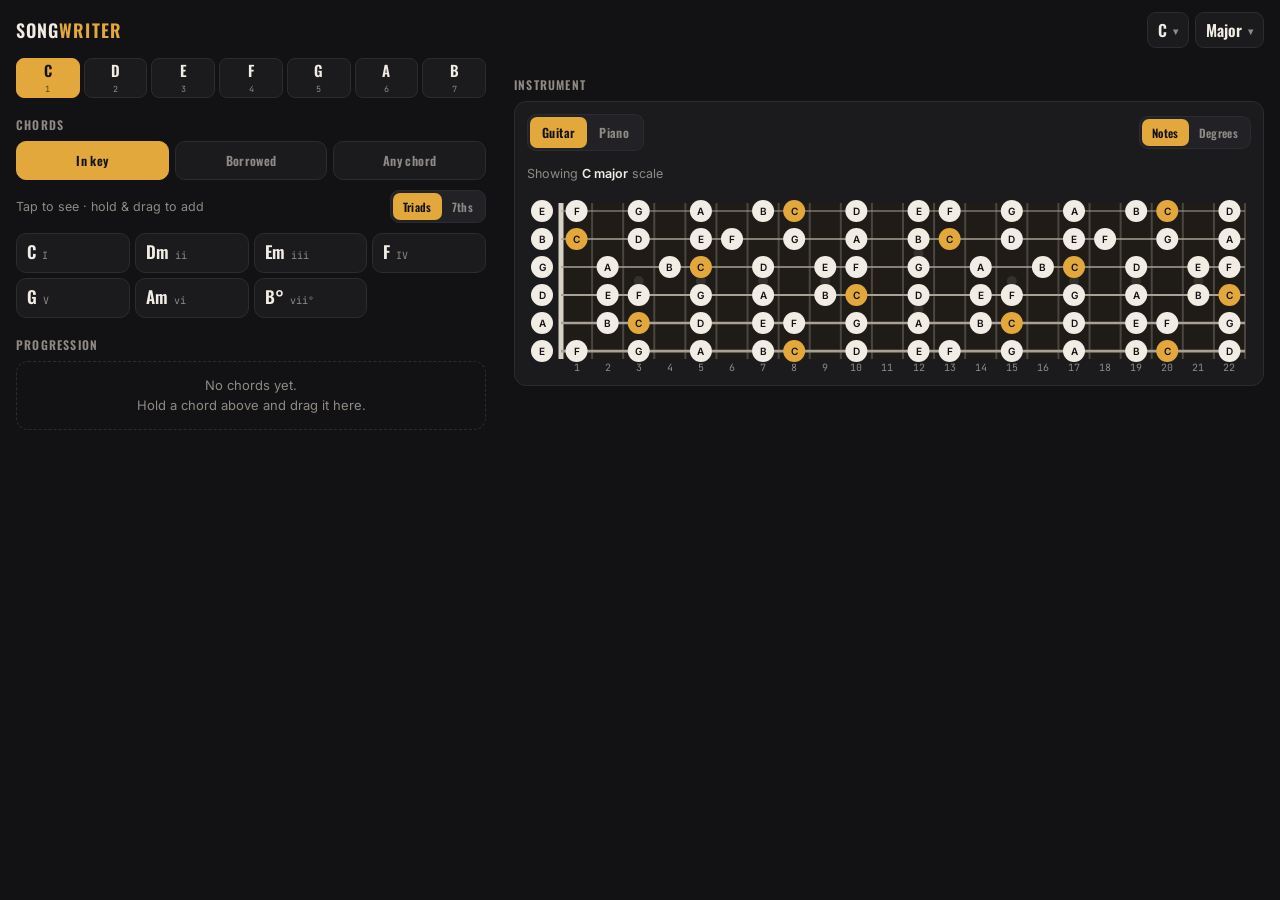
==== index.html @ 05d2da49 "Songwriter 0.1 Co-Authored-By: Claude Opus 5.5 <noreply@anthropic.com>" ====
<!doctype html>
<html lang="en">
<head>
  <meta charset="utf-8">
  <meta name="viewport" content="width=device-width, initial-scale=1">
  <meta name="theme-color" content="#121214">
  <title>Songwriter</title>
  <link rel="preconnect" href="https://fonts.googleapis.com">
  <link rel="preconnect" href="https://fonts.gstatic.com" crossorigin>
  <link rel="stylesheet" href="https://fonts.googleapis.com/css2?family=Oswald:wght@500;600;700&family=Inter:wght@400;500;600&family=JetBrains+Mono:wght@400;500&display=swap">
  <link rel="stylesheet" href="styles.css">
  <style>html, body { margin: 0; background: #121214; }</style>
</head>
<body>
  <div id="songwriter"></div>
  <script src="theory.js"></script>
  <script src="instruments.js"></script>
  <script src="app.js"></script>
  <script>SW.app.mount(document.getElementById('songwriter'));</script>
</body>
</html>
---- styles.css ----
/* Songwriter styles. Every class starts with "sw-" so nothing clashes with the Setlist app.
   Colors and fonts match the Setlist app. */

.sw-app {
  --sw-bg: #121214;
  --sw-surface: #1b1b1e;
  --sw-raised: #222226;
  --sw-line: #2c2c30;
  --sw-text: #f1ede4;
  --sw-dim: #8f8a83;
  --sw-gold: #e3a83b;
  --sw-gold-soft: rgba(227, 168, 59, 0.1);
  --sw-wood: #1f1b17;
  --sw-display: 'Oswald', 'Arial Narrow', sans-serif;
  --sw-body: 'Inter', -apple-system, system-ui, sans-serif;
  --sw-mono: 'JetBrains Mono', ui-monospace, Menlo, monospace;

  background: var(--sw-bg);
  color: var(--sw-text);
  font-family: var(--sw-body);
  min-height: 100%;
  -webkit-tap-highlight-color: transparent;
  -webkit-user-select: none;
  user-select: none;
  -webkit-touch-callout: none;
}
.sw-app *, .sw-app *::before, .sw-app *::after { box-sizing: border-box; }
/* Low-priority reset (:where adds no weight), so the sw- classes below always win. */
:where(.sw-app) button {
  font: inherit; color: inherit; background: none; border: 0; padding: 0; margin: 0; cursor: pointer;
}

/* ---------- Layout ---------- */
.sw-page { padding: 0 16px 40px; max-width: 1400px; margin: 0 auto; }
.sw-hdr {
  position: sticky; top: 0; z-index: 10; background: var(--sw-bg);
  display: flex; justify-content: space-between; align-items: center; gap: 10px;
  padding: 12px 0 10px;
}
.sw-logo { font-family: var(--sw-display); font-weight: 600; font-size: 18px; letter-spacing: 0.06em; text-transform: uppercase; }
.sw-logo b { color: var(--sw-gold); font-weight: 600; }
.sw-picks { display: flex; gap: 6px; }
.sw-pick {
  background: var(--sw-surface); border: 1px solid var(--sw-line); border-radius: 9px;
  min-height: 36px; padding: 4px 10px; display: flex; align-items: center; gap: 6px;
  font-family: var(--sw-display); font-weight: 600; font-size: 16px;
}
.sw-pick span { color: var(--sw-dim); font-size: 10px; }
.sw-label {
  font-family: var(--sw-display); font-weight: 600; font-size: 12px; letter-spacing: 0.1em; text-transform: uppercase;
  color: var(--sw-dim); margin: 16px 0 7px; display: flex; justify-content: space-between; align-items: center; min-height: 20px;
}
.sw-label button { color: var(--sw-gold); font-family: var(--sw-display); font-weight: 600; letter-spacing: 0.1em; text-transform: uppercase; font-size: 12px; padding: 4px 0 4px 12px; }

/* ---------- Notes strip ---------- */
.sw-notes { display: flex; gap: 4px; }
.sw-note {
  flex: 1; min-width: 0; text-align: center; background: var(--sw-surface); border: 1px solid var(--sw-line);
  border-radius: 8px; padding: 4px 0 3px; line-height: 1;
}
.sw-note b { display: block; font-family: var(--sw-display); font-weight: 600; font-size: 15px; }
.sw-note i { font-style: normal; font-family: var(--sw-mono); font-size: 8.5px; color: var(--sw-dim); }
.sw-note.sw-root { background: var(--sw-gold); border-color: var(--sw-gold); color: var(--sw-bg); }
.sw-note.sw-root i { color: #5a4316; }

/* ---------- Tabs & toggles ---------- */
.sw-tabs { display: flex; gap: 6px; margin-bottom: 10px; }
.sw-tab {
  flex: 1; text-align: center; background: var(--sw-surface); border: 1px solid var(--sw-line); border-radius: 10px;
  padding: 9px 4px; font-family: var(--sw-display); font-weight: 600; font-size: 12.5px; letter-spacing: 0.03em; color: var(--sw-dim);
}
.sw-tab.sw-on { background: var(--sw-gold); border-color: var(--sw-gold); color: var(--sw-bg); }
.sw-row { display: flex; justify-content: space-between; align-items: center; gap: 8px; }
.sw-seg { display: flex; background: var(--sw-raised); border: 1px solid var(--sw-line); border-radius: 9px; padding: 2px; flex-shrink: 0; }
.sw-seg button {
  padding: 6px 12px; border-radius: 7px; font-family: var(--sw-display); font-weight: 600; font-size: 12.5px; letter-spacing: 0.03em; color: var(--sw-dim);
}
.sw-seg button.sw-on { background: var(--sw-gold); color: var(--sw-bg); }
.sw-seg.sw-sm button { padding: 5px 10px; font-size: 11.5px; }
.sw-hint { font-size: 12.5px; color: var(--sw-dim); }
.sw-hint.sw-gold { color: var(--sw-gold); }
.sw-chords-head { margin-bottom: 10px; min-height: 30px; }
.sw-footnote { font-size: 12px; color: var(--sw-dim); margin-top: 8px; }

/* ---------- Chord cards & progression chips ---------- */
.sw-chords { position: relative; }
.sw-grid { display: grid; grid-template-columns: repeat(4, minmax(0, 1fr)); gap: 5px; }
.sw-grid.sw-3col { grid-template-columns: repeat(3, minmax(0, 1fr)); }
.sw-card, .sw-chip {
  display: flex; align-items: baseline; gap: 6px; white-space: nowrap; overflow: hidden;
  background: var(--sw-surface); border: 1px solid var(--sw-line); border-radius: 10px;
  touch-action: manipulation;
}
.sw-card { min-height: 40px; padding: 8px 10px; text-align: left; width: 100%; }
.sw-card b, .sw-chip b { font-family: var(--sw-display); font-weight: 600; font-size: 17px; line-height: 1.15; }
.sw-card i, .sw-chip i { font-style: normal; font-family: var(--sw-mono); font-size: 10px; color: var(--sw-dim); }
.sw-3col .sw-card b { font-size: 16px; }
.sw-card.sw-sel, .sw-chip.sw-sel { border-color: var(--sw-gold); background: var(--sw-gold-soft); }
.sw-lift { opacity: 0.3; border-style: dashed !important; }

.sw-prog { display: flex; flex-wrap: wrap; gap: 5px; align-items: stretch; min-height: 40px; }
.sw-chip { min-height: 38px; padding: 7px 10px; align-items: baseline; }
.sw-empty {
  flex: 1; border: 1px dashed var(--sw-line); border-radius: 12px; padding: 14px; text-align: center;
  color: var(--sw-dim); font-size: 13px; line-height: 1.5;
}
.sw-ins { width: 3px; align-self: stretch; background: var(--sw-gold); border-radius: 2px; margin: 0 -1px; }

/* Shown over the Chords section while a progression chip is dragged. */
.sw-remove {
  display: none; position: absolute; inset: -6px; z-index: 3;
  border: 2px dashed var(--sw-dim); border-radius: 14px; background: rgba(18, 18, 20, 0.82);
  align-items: center; justify-content: center; text-align: center; padding: 10px;
  font-family: var(--sw-display); font-weight: 600; font-size: 15px; letter-spacing: 0.05em; text-transform: uppercase;
}
.sw-removing .sw-remove { display: flex; }
.sw-removing.sw-over .sw-remove { border-color: var(--sw-text); background: rgba(18, 18, 20, 0.92); }

.sw-ghost {
  position: fixed; z-index: 50; pointer-events: none; left: 0; top: 0;
  display: flex; align-items: baseline; gap: 6px; white-space: nowrap;
  background: var(--sw-raised); border: 1px solid var(--sw-gold); border-radius: 10px; padding: 8px 12px;
  box-shadow: 0 10px 24px rgba(0, 0, 0, 0.6);
}
.sw-ghost b { font-family: var(--sw-display); font-weight: 600; font-size: 18px; }
.sw-ghost i { font-style: normal; font-family: var(--sw-mono); font-size: 10px; color: var(--sw-dim); }
.sw-dragging, .sw-dragging * { cursor: grabbing !important; }

/* ---------- Any chord ---------- */
.sw-sub { font-family: var(--sw-mono); font-size: 9.5px; letter-spacing: 0.1em; text-transform: uppercase; color: var(--sw-dim); margin: 10px 0 6px; }
.sw-sub:first-child { margin-top: 0; }
.sw-roots { display: grid; grid-template-columns: repeat(6, minmax(0, 1fr)); gap: 5px; }
.sw-roots button {
  background: var(--sw-surface); border: 1px solid var(--sw-line); border-radius: 9px; min-height: 36px;
  font-family: var(--sw-display); font-weight: 600; font-size: 15px;
}
.sw-types { display: flex; flex-wrap: wrap; gap: 5px; }
.sw-types button {
  background: var(--sw-surface); border: 1px solid var(--sw-line); border-radius: 9px; min-height: 34px; padding: 5px 11px;
  font-size: 13px; font-weight: 500;
}
.sw-roots button.sw-on, .sw-types button.sw-on { background: var(--sw-gold); border-color: var(--sw-gold); color: var(--sw-bg); font-weight: 600; }
.sw-result { margin-top: 10px; width: 100%; padding: 10px 12px; border-color: var(--sw-gold); }
.sw-result b { font-size: 20px; }
.sw-result span { margin-left: auto; font-size: 11.5px; color: var(--sw-dim); font-family: var(--sw-body); }

/* ---------- Instrument ---------- */
.sw-panel { background: var(--sw-surface); border: 1px solid var(--sw-line); border-radius: 12px; padding: 12px; }
.sw-caption { font-size: 12.5px; color: var(--sw-dim); margin: 10px 0 8px; display: flex; justify-content: space-between; align-items: center; min-height: 24px; }
.sw-caption b { color: var(--sw-text); font-weight: 600; }
.sw-caption button { color: var(--sw-gold); font-weight: 500; font-size: 12.5px; padding: 4px 0 4px 10px; }
.sw-scroll { overflow-x: auto; overflow-y: hidden; -webkit-overflow-scrolling: touch; scrollbar-width: none; border-radius: 8px; }
.sw-scroll::-webkit-scrollbar { display: none; }
.sw-scroll svg { display: block; }
.sw-turn { font-size: 11.5px; color: var(--sw-dim); text-align: center; margin-top: 8px; }

.sw-fb-wood { fill: var(--sw-wood); }
.sw-fb-inlay { fill: #34302b; }
.sw-fb-fret { stroke: #4a463f; stroke-width: 2; }
.sw-fb-nut { stroke: #d8d2c4; stroke-width: 5; }
.sw-fb-string { stroke: #a9a196; }
.sw-fb-num, .sw-key-octave { fill: var(--sw-dim); font-family: var(--sw-mono); font-size: 10px; text-anchor: middle; }
.sw-key-octave { font-size: 9px; }
.sw-key-white { fill: #ece7dc; stroke: var(--sw-bg); }
.sw-key-black { fill: #26252a; stroke: var(--sw-bg); }
.sw-dot-root { fill: var(--sw-gold); }
.sw-dot-tone { fill: var(--sw-text); }
.sw-dot-tone.sw-on-white { stroke: var(--sw-bg); stroke-width: 1.5; }
.sw-dot-txt { fill: var(--sw-bg); font-family: var(--sw-body); font-weight: 600; font-size: 10px; text-anchor: middle; }
.sw-plain-txt { fill: var(--sw-dim); font-family: var(--sw-body); font-weight: 500; font-size: 10px; text-anchor: middle; }
.sw-plain-txt.sw-on-white { fill: #8a847a; }
.sw-plain-bg { fill: var(--sw-wood); }
.sw-plain-bg-open { fill: var(--sw-bg); }

/* ---------- Bottom sheets (key & scale pickers) ---------- */
.sw-dimmer { position: fixed; inset: 0; z-index: 40; background: rgba(0, 0, 0, 0.6); }
.sw-sheet {
  position: fixed; left: 0; right: 0; bottom: 0; z-index: 41; max-height: 88vh; overflow-y: auto;
  max-width: 520px; margin: 0 auto;
  background: var(--sw-raised); border-top: 1px solid var(--sw-line); border-radius: 18px 18px 0 0;
  padding: 10px 16px calc(24px + env(safe-area-inset-bottom));
}
.sw-grab { width: 38px; height: 4px; background: #45434a; border-radius: 2px; margin: 0 auto 14px; }
.sw-sheet-title {
  font-family: var(--sw-display); font-weight: 600; font-size: 18px; letter-spacing: 0.04em; text-transform: uppercase;
  margin-bottom: 12px; display: flex; justify-content: space-between; align-items: baseline;
}
.sw-sheet-title small { font-family: var(--sw-body); font-weight: 400; font-size: 12px; color: var(--sw-dim); text-transform: none; letter-spacing: 0; }
.sw-keys { display: grid; grid-template-columns: repeat(4, 1fr); gap: 7px; }
.sw-keys button {
  background: var(--sw-surface); border: 1px solid var(--sw-line); border-radius: 10px; min-height: 48px;
  font-family: var(--sw-display); font-weight: 600; font-size: 19px;
}
.sw-keys button.sw-on { background: var(--sw-gold); border-color: var(--sw-gold); color: var(--sw-bg); }
.sw-swap { margin-top: 12px; font-size: 12.5px; color: var(--sw-dim); text-align: center; }
.sw-swap button { color: var(--sw-gold); font-weight: 500; padding: 6px; }
.sw-scales { display: flex; flex-wrap: wrap; gap: 6px; }
.sw-scales button { background: var(--sw-surface); border: 1px solid var(--sw-line); border-radius: 10px; min-height: 42px; padding: 8px 13px; font-size: 14px; font-weight: 500; }
.sw-scales button.sw-on { background: var(--sw-gold); border-color: var(--sw-gold); color: var(--sw-bg); font-weight: 600; }

/* ---------- Laptop: instrument on the right ---------- */
.sw-desk .sw-cols { display: grid; grid-template-columns: minmax(380px, 470px) minmax(0, 1fr); gap: 28px; align-items: start; }
.sw-desk .sw-side { position: sticky; top: 58px; }

/* ---------- Phone turned sideways ---------- */
.sw-land .sw-page { padding: 8px 16px 12px; }
.sw-land .sw-hdr { position: static; padding: 0 0 8px; }
.sw-land .sw-prog { margin-bottom: 10px; min-height: 0; }
.sw-land .sw-chip { min-height: 34px; padding: 5px 10px; }
.sw-land .sw-chip b { font-size: 15px; }
.sw-empty.sw-over { border-color: var(--sw-gold); color: var(--sw-text); }
.sw-keepcase { text-transform: none; }
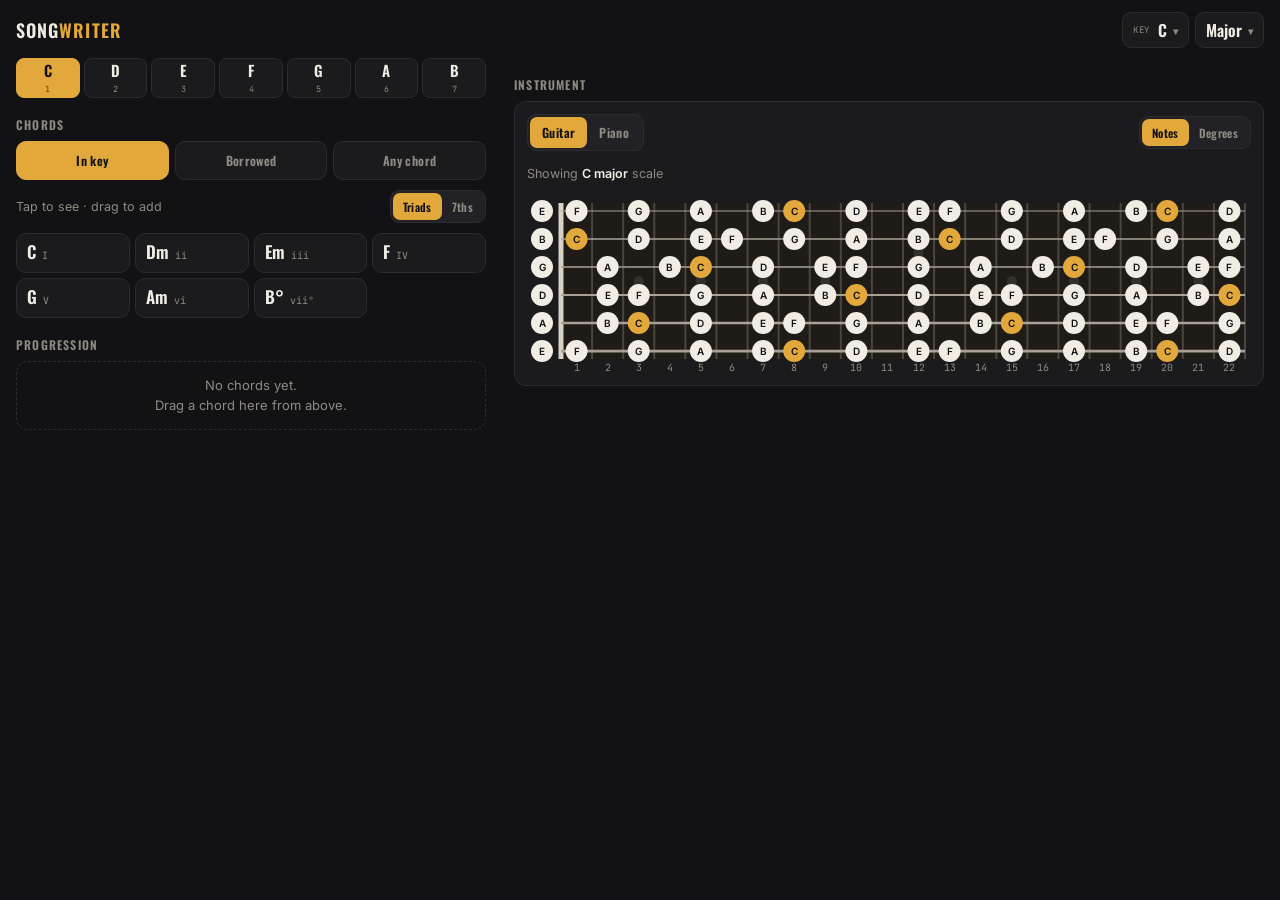
==== commit 4a0811f6: "Songwriter 0.3: auto-update and offline Co-Authored-By: Claude Opus 5.5 <noreply@anthropic.com>" ====
--- a/index.html
+++ b/index.html
@@ -16,6 +16,33 @@
   <script src="theory.js"></script>
   <script src="instruments.js"></script>
   <script src="app.js"></script>
-  <script>SW.app.mount(document.getElementById('songwriter'));</script>
+  <script>
+    var app = SW.app.mount(document.getElementById('songwriter'));
+
+    // Automatic updates, the same way the Setlist app does it: check for a new version every
+    // minute and whenever the app is reopened; when one arrives, refresh (keeping your work).
+    (function () {
+      if (!('serviceWorker' in navigator) || location.protocol === 'file:') return;
+      var CHECK_EVERY_MS = 60000;
+      var hadVersion = !!navigator.serviceWorker.controller;   // first visit: nothing to refresh
+      var reloading = false;
+      navigator.serviceWorker.addEventListener('controllerchange', function () {
+        if (!hadVersion || reloading) return;
+        reloading = true;
+        (function whenIdle() {
+          if (app.isBusy()) return setTimeout(whenIdle, 500);  // never mid-drag
+          app.saveSnapshot();
+          location.reload();
+        })();
+      });
+      navigator.serviceWorker.register('service-worker.js').then(function (reg) {
+        function check() { reg.update().catch(function () {}); }
+        setInterval(check, CHECK_EVERY_MS);
+        document.addEventListener('visibilitychange', function () {
+          if (document.visibilityState === 'visible') check();
+        });
+      }).catch(function () {});
+    })();
+  </script>
 </body>
 </html>
--- a/styles.css
+++ b/styles.css
@@ -46,6 +46,7 @@
   font-family: var(--sw-display); font-weight: 600; font-size: 16px;
 }
 .sw-pick span { color: var(--sw-dim); font-size: 10px; }
+.sw-pick small { font-family: var(--sw-mono); font-weight: 400; font-size: 9px; letter-spacing: 0.08em; text-transform: uppercase; color: var(--sw-dim); margin-right: 2px; }
 .sw-label {
   font-family: var(--sw-display); font-weight: 600; font-size: 12px; letter-spacing: 0.1em; text-transform: uppercase;
   color: var(--sw-dim); margin: 16px 0 7px; display: flex; justify-content: space-between; align-items: center; min-height: 20px;
@@ -89,7 +90,7 @@
 .sw-card, .sw-chip {
   display: flex; align-items: baseline; gap: 6px; white-space: nowrap; overflow: hidden;
   background: var(--sw-surface); border: 1px solid var(--sw-line); border-radius: 10px;
-  touch-action: manipulation;
+  touch-action: none;   /* chords can be dragged straight away, so swiping on them doesn't scroll */
 }
 .sw-card { min-height: 40px; padding: 8px 10px; text-align: left; width: 100%; }
 .sw-card b, .sw-chip b { font-family: var(--sw-display); font-weight: 600; font-size: 17px; line-height: 1.15; }
@@ -205,8 +206,12 @@
 /* ---------- Phone turned sideways ---------- */
 .sw-land .sw-page { padding: 8px 16px 12px; }
 .sw-land .sw-hdr { position: static; padding: 0 0 8px; }
-.sw-land .sw-prog { margin-bottom: 10px; min-height: 0; }
-.sw-land .sw-chip { min-height: 34px; padding: 5px 10px; }
-.sw-land .sw-chip b { font-size: 15px; }
+.sw-land-top { display: flex; align-items: flex-start; gap: 12px; margin-bottom: 10px; }
+.sw-land-top section { flex: 1; min-width: 0; }
+.sw-land .sw-prog { min-height: 0; gap: 6px; }
+.sw-land .sw-chip { min-height: 44px; padding: 8px 14px; }
+.sw-land .sw-chip b { font-size: 20px; }
+.sw-land .sw-chip i { font-size: 11px; }
+.sw-land .sw-empty { padding: 10px; }
 .sw-empty.sw-over { border-color: var(--sw-gold); color: var(--sw-text); }
 .sw-keepcase { text-transform: none; }
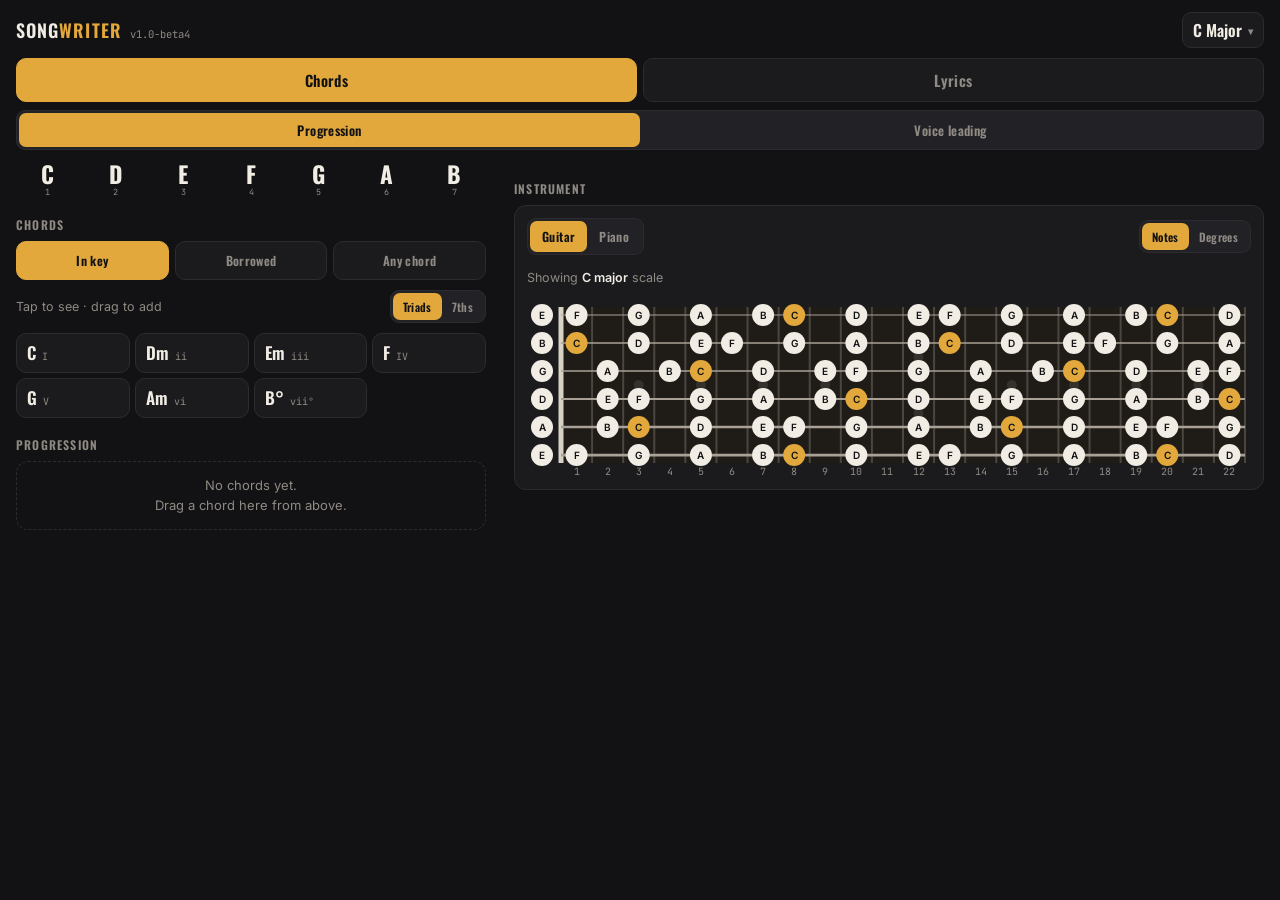
==== commit 939795c5: "1.0-beta4: Chords | Lyrics tabs, Find rhymes with Strictness slider Co-Authored-By: Claude Opus 5.5 " ====
--- a/index.html
+++ b/index.html
@@ -14,6 +14,7 @@
 <body>
   <div id="songwriter"></div>
   <script src="theory.js"></script>
+  <script src="rhymes.js"></script>
   <script src="instruments.js"></script>
   <script src="app.js"></script>
   <script>
--- a/styles.css
+++ b/styles.css
@@ -35,7 +35,7 @@
 .sw-hdr {
   position: sticky; top: 0; z-index: 10; background: var(--sw-bg);
   display: flex; justify-content: space-between; align-items: center; gap: 10px;
-  padding: 12px 0 10px;
+  padding: 12px 0 10px; min-height: 58px;   /* same height with or without the key picker */
 }
 .sw-logo { font-family: var(--sw-display); font-weight: 600; font-size: 18px; letter-spacing: 0.06em; text-transform: uppercase; }
 .sw-logo b { color: var(--sw-gold); font-weight: 600; }
@@ -46,7 +46,7 @@
   font-family: var(--sw-display); font-weight: 600; font-size: 16px;
 }
 .sw-pick span { color: var(--sw-dim); font-size: 10px; }
-.sw-pick small { font-family: var(--sw-mono); font-weight: 400; font-size: 9px; letter-spacing: 0.08em; text-transform: uppercase; color: var(--sw-dim); margin-right: 2px; }
+.sw-pick small { font-family: var(--sw-mono); font-weight: 400; font-size: 9px; letter-spacing: 0.08em; text-transform: uppercase; color: var(--sw-dim); margin-right: 3px; }
 .sw-label {
   font-family: var(--sw-display); font-weight: 600; font-size: 12px; letter-spacing: 0.1em; text-transform: uppercase;
   color: var(--sw-dim); margin: 16px 0 7px; display: flex; justify-content: space-between; align-items: center; min-height: 20px;
@@ -55,14 +55,11 @@
 
 /* ---------- Notes strip ---------- */
 .sw-notes { display: flex; gap: 4px; }
-.sw-note {
-  flex: 1; min-width: 0; text-align: center; background: var(--sw-surface); border: 1px solid var(--sw-line);
-  border-radius: 8px; padding: 4px 0 3px; line-height: 1;
-}
-.sw-note b { display: block; font-family: var(--sw-display); font-weight: 600; font-size: 15px; }
-.sw-note i { font-style: normal; font-family: var(--sw-mono); font-size: 8.5px; color: var(--sw-dim); }
-.sw-note.sw-root { background: var(--sw-gold); border-color: var(--sw-gold); color: var(--sw-bg); }
-.sw-note.sw-root i { color: #5a4316; }
+/* Plain bold text (no box, no gold) so the notes stand out but don't look like buttons. */
+/* Bigger letters, same 36px row height as before: tight line heights instead of padding. */
+.sw-note { flex: 1; min-width: 0; text-align: center; height: 36px; color: var(--sw-text); }
+.sw-note b { display: block; font-family: var(--sw-display); font-weight: 700; font-size: 23px; line-height: 25px; }
+.sw-note i { display: block; font-style: normal; font-family: var(--sw-mono); font-size: 8.5px; line-height: 11px; color: var(--sw-dim); }
 
 /* ---------- Tabs & toggles ---------- */
 .sw-tabs { display: flex; gap: 6px; margin-bottom: 10px; }
@@ -92,7 +89,8 @@
   background: var(--sw-surface); border: 1px solid var(--sw-line); border-radius: 10px;
   touch-action: none;   /* chords can be dragged straight away, so swiping on them doesn't scroll */
 }
-.sw-card { min-height: 40px; padding: 8px 10px; text-align: left; width: 100%; }
+.sw-card { min-height: 40px; padding: 8px 10px; text-align: left; width: 100%; flex-wrap: wrap; row-gap: 0; align-content: center; }
+/* A long numeral (♭IIImaj7) drops under the chord name instead of being cut off. */
 .sw-card b, .sw-chip b { font-family: var(--sw-display); font-weight: 600; font-size: 17px; line-height: 1.15; }
 .sw-card i, .sw-chip i { font-style: normal; font-family: var(--sw-mono); font-size: 10px; color: var(--sw-dim); }
 .sw-3col .sw-card b { font-size: 16px; }
@@ -174,19 +172,30 @@
 .sw-plain-bg-open { fill: var(--sw-bg); }
 
 /* ---------- Bottom sheets (key & scale pickers) ---------- */
-.sw-dimmer { position: fixed; inset: 0; z-index: 40; background: rgba(0, 0, 0, 0.6); }
+.sw-dimmer { position: fixed; inset: 0; z-index: 40; background: rgba(0, 0, 0, 0.6); touch-action: none; }
 .sw-sheet {
-  position: fixed; left: 0; right: 0; bottom: 0; z-index: 41; max-height: 88vh; overflow-y: auto;
+  position: fixed; left: 0; right: 0; bottom: 0; z-index: 41; max-height: 88vh; overflow-y: auto; overscroll-behavior: contain;
   max-width: 520px; margin: 0 auto;
   background: var(--sw-raised); border-top: 1px solid var(--sw-line); border-radius: 18px 18px 0 0;
   padding: 10px 16px calc(24px + env(safe-area-inset-bottom));
 }
+.sw-sheet-head { touch-action: none; margin: -10px -16px 0; padding: 10px 16px 0; cursor: grab; }   /* swipe down here to close */
 .sw-grab { width: 38px; height: 4px; background: #45434a; border-radius: 2px; margin: 0 auto 14px; }
 .sw-sheet-title {
   font-family: var(--sw-display); font-weight: 600; font-size: 18px; letter-spacing: 0.04em; text-transform: uppercase;
   margin-bottom: 12px; display: flex; justify-content: space-between; align-items: baseline;
 }
-.sw-sheet-title small { font-family: var(--sw-body); font-weight: 400; font-size: 12px; color: var(--sw-dim); text-transform: none; letter-spacing: 0; }
+.sw-sheet-title { align-items: center; margin-bottom: 4px; }
+.sw-sheet-title button {
+  font-family: var(--sw-display); font-weight: 600; font-size: 13px; letter-spacing: 0.05em; text-transform: uppercase;
+  background: var(--sw-gold); color: var(--sw-bg); border-radius: 9px; padding: 8px 16px;
+}
+.sw-sheet .sw-sub { margin-top: 14px; }
+.sw-sheet .sw-keys button { min-height: 44px; font-size: 18px; }
+.sw-sheet .sw-scales button { min-height: 38px; padding: 7px 12px; font-size: 13.5px; }
+/* Version next to the title, same look as the Setlist app's header version. */
+.sw-brand { display: flex; align-items: baseline; gap: 8px; }
+.sw-ver { font-family: var(--sw-mono); font-size: 10.5px; color: var(--sw-dim); }
 .sw-keys { display: grid; grid-template-columns: repeat(4, 1fr); gap: 7px; }
 .sw-keys button {
   background: var(--sw-surface); border: 1px solid var(--sw-line); border-radius: 10px; min-height: 48px;
@@ -215,3 +224,145 @@
 .sw-land .sw-empty { padding: 10px; }
 .sw-empty.sw-over { border-color: var(--sw-gold); color: var(--sw-text); }
 .sw-keepcase { text-transform: none; }
+
+/* ---------- Big tabs (Chords | Lyrics) and the Chords switch (Progression | Voice leading) ---------- */
+.sw-areatabs { margin-bottom: 8px; }
+.sw-areatabs .sw-tab { padding: 10px 4px; font-size: 15px; }
+.sw-seg.sw-wide { width: 100%; margin-bottom: 12px; }
+.sw-seg.sw-wide button { flex: 1; padding: 7px 6px; font-size: 13px; }
+
+/* ---------- Lyrics: Find rhymes ---------- */
+.sw-find { display: flex; gap: 6px; }
+.sw-input {
+  flex: 1; min-width: 0; min-height: 44px; padding: 0 12px; border-radius: 10px;
+  background: var(--sw-surface); border: 1px solid var(--sw-line); color: var(--sw-text);
+  font: 16px var(--sw-body);   /* 16px or more, or iPhones zoom in when you tap it */
+  -webkit-user-select: text; user-select: text; -webkit-appearance: none; appearance: none; outline: none;
+}
+.sw-input:focus { border-color: var(--sw-gold); }
+.sw-input::placeholder { color: var(--sw-dim); }
+.sw-findbtn {
+  min-height: 44px; padding: 0 18px; border-radius: 10px; background: var(--sw-gold); color: var(--sw-bg);
+  font-family: var(--sw-display); font-weight: 600; font-size: 15px; letter-spacing: 0.03em;
+}
+.sw-lyrics .sw-sub { margin-top: 18px; }
+.sw-soon { margin-top: 22px; border: 1px dashed var(--sw-line); border-radius: 12px; padding: 12px 14px; font-size: 13px; line-height: 1.45; color: var(--sw-dim); }
+.sw-soon b { color: var(--sw-text); font-weight: 500; }
+
+/* Word buttons (recent lookups and results) */
+.sw-words { display: flex; flex-wrap: wrap; gap: 6px; }
+.sw-wd {
+  min-height: 36px; padding: 6px 12px; border-radius: 9px; font-size: 15px;
+  background: var(--sw-surface); border: 1px solid var(--sw-line); color: var(--sw-text);
+}
+.sw-wd.sw-t-perfect { border-color: rgba(227, 168, 59, 0.6); }
+.sw-wd.sw-t-family { border-style: dashed; border-color: #5d5a62; }
+.sw-wd.sw-t-loose { color: var(--sw-dim); }
+
+/* ---------- Word sheet ---------- */
+.sw-wsheet { height: 82vh; }   /* same height on every tab, so buttons don't jump around */
+.sw-wback { color: var(--sw-gold); font-size: 13px; padding: 2px 0 6px; }
+.sw-whead { display: flex; align-items: baseline; gap: 10px; margin-bottom: 12px; }
+.sw-whead b { font-family: var(--sw-display); font-weight: 600; font-size: 28px; line-height: 1.1; overflow-wrap: anywhere; }
+.sw-whead span { font-family: var(--sw-mono); font-size: 11px; color: var(--sw-dim); white-space: nowrap; }
+.sw-x { margin-left: auto; align-self: center; width: 36px; height: 36px; font-size: 18px; color: var(--sw-dim); }
+.sw-wsheet .sw-seg.sw-wide { margin-bottom: 4px; }
+.sw-strict { margin-bottom: 4px; }
+/* The Strictness slider: a native range input (works with a thumb drag), styled to match. */
+.sw-range {
+  -webkit-appearance: none; appearance: none; width: 100%; height: 28px; margin: 2px 0 0; background: transparent; touch-action: none;
+}
+.sw-range::-webkit-slider-runnable-track {
+  height: 4px; border-radius: 2px; background: linear-gradient(to right, var(--sw-gold) var(--p), var(--sw-line) var(--p));
+}
+.sw-range::-moz-range-track { height: 4px; border-radius: 2px; background: linear-gradient(to right, var(--sw-gold) var(--p), var(--sw-line) var(--p)); }
+.sw-range::-webkit-slider-thumb {
+  -webkit-appearance: none; width: 26px; height: 26px; margin-top: -11px; border-radius: 50%;
+  background: var(--sw-text); box-shadow: 0 1px 6px rgba(0, 0, 0, 0.6);
+}
+.sw-range::-moz-range-thumb { width: 26px; height: 26px; border: 0; border-radius: 50%; background: var(--sw-text); }
+.sw-stops { display: flex; justify-content: space-between; margin: 0 -4px; }
+.sw-stops button {
+  min-height: 34px; padding: 4px; font-family: var(--sw-display); font-weight: 600; font-size: 13px; letter-spacing: 0.03em; color: var(--sw-dim);
+}
+.sw-stops button.sw-on { color: var(--sw-gold); }
+.sw-whelp { font-size: 12.5px; line-height: 1.45; color: var(--sw-dim); margin: 6px 0 2px; }
+.sw-whelp b { color: var(--sw-text); font-weight: 500; }
+.sw-wempty { font-size: 13.5px; line-height: 1.5; color: var(--sw-dim); padding: 18px 2px; }
+.sw-link { color: var(--sw-gold); font-weight: 500; padding: 4px; }
+.sw-wkey { display: flex; flex-wrap: wrap; gap: 14px; margin-top: 16px; font-family: var(--sw-mono); font-size: 10px; color: var(--sw-dim); }
+.sw-wkey i { display: inline-block; width: 14px; height: 10px; border-radius: 3px; vertical-align: -1px; margin-right: 5px; border: 1px solid var(--sw-line); background: var(--sw-surface); }
+.sw-wkey i.sw-t-perfect { border-color: rgba(227, 168, 59, 0.6); }
+.sw-wkey i.sw-t-family { border-style: dashed; border-color: #5d5a62; }
+.sw-wkey i.sw-t-loose { opacity: 0.5; }
+.sw-wnote { margin-top: 16px; font-size: 11.5px; color: var(--sw-dim); }
+
+/* ---------- Voice leading ---------- */
+.sw-vlbar { display: flex; justify-content: space-between; align-items: center; gap: 8px; margin-bottom: 8px; }
+.sw-switch { display: flex; align-items: center; gap: 6px; font-size: 12.5px; color: var(--sw-text); min-height: 36px; }
+.sw-switch span { width: 34px; height: 20px; border-radius: 10px; background: #3a383e; position: relative; flex-shrink: 0; transition: background 0.15s; }
+.sw-switch span::after { content: ""; position: absolute; left: 2px; top: 2px; width: 16px; height: 16px; border-radius: 50%; background: var(--sw-dim); transition: left 0.15s; }
+.sw-switch.sw-on span { background: var(--sw-gold); }
+.sw-switch.sw-on span::after { left: 16px; background: var(--sw-bg); }
+.sw-total { font-family: var(--sw-mono); font-size: 11px; color: var(--sw-dim); white-space: nowrap; }
+.sw-total b { color: var(--sw-text); font-weight: 500; }
+.sw-vlpanel { padding: 8px 10px 6px; }
+.sw-vlpanel svg { display: block; }
+.sw-vlempty { margin-top: 20px; }
+
+.sw-vr-white { fill: #d9d3c7; stroke: var(--sw-bg); stroke-width: 0.8; }
+.sw-vr-black { fill: #2a292e; }
+.sw-vr-sel { fill: rgba(227, 168, 59, 0.35); }
+.sw-vr-move, .sw-vr-stay { stroke-width: 2.6; stroke-linecap: round; }
+.sw-vr-move { stroke: var(--sw-gold); }
+.sw-vr-stay { stroke: #6b6660; }
+.sw-vr-move.sw-thin, .sw-vr-stay.sw-thin { stroke-width: 1.8; }
+.sw-vr-root, .sw-vr-tone { stroke: var(--sw-bg); stroke-width: 1.5; }
+.sw-vr-root { fill: var(--sw-gold); }
+.sw-vr-tone { fill: var(--sw-text); }
+.sw-vr-root.sw-thin, .sw-vr-tone.sw-thin { stroke-width: 1; }
+.sw-vr-txt { fill: var(--sw-bg); font-family: var(--sw-body); font-weight: 600; font-size: 9px; text-anchor: middle; pointer-events: none; }
+.sw-vr-num { fill: var(--sw-bg); stroke: #d9d3c7; stroke-width: 3; paint-order: stroke; font-family: var(--sw-mono); font-weight: 500; font-size: 9px; text-anchor: middle; }
+.sw-vr-name { fill: var(--sw-text); font-family: var(--sw-display); font-weight: 600; font-size: 14px; text-anchor: middle; }
+.sw-vr-name.sw-on { fill: var(--sw-gold); }
+.sw-vr-lock { font-size: 10px; text-anchor: middle; pointer-events: none; }
+.sw-vr-hit { fill: transparent; }
+.sw-vroll [data-act] { cursor: pointer; }
+
+.sw-optbox { margin-top: 10px; background: var(--sw-surface); border: 1px solid var(--sw-line); border-radius: 12px; padding: 10px; }
+.sw-opthead { display: flex; justify-content: space-between; align-items: center; gap: 8px; margin-bottom: 8px; font-size: 13px; color: var(--sw-dim); }
+.sw-opthead b { font-family: var(--sw-display); font-weight: 600; font-size: 17px; color: var(--sw-text); }
+.sw-gold { color: var(--sw-gold); }
+.sw-lockbtn {
+  flex-shrink: 0; font-family: var(--sw-display); font-weight: 600; font-size: 12px; letter-spacing: 0.04em; text-transform: uppercase;
+  border: 1px solid rgba(227, 168, 59, 0.55); color: var(--sw-gold); border-radius: 9px; padding: 8px 12px; min-height: 36px;
+}
+.sw-lockbtn.sw-on { background: var(--sw-gold); color: var(--sw-bg); }
+.sw-opt {
+  display: flex; align-items: center; gap: 10px; width: 100%; text-align: left;
+  background: var(--sw-raised); border: 1px solid var(--sw-line); border-radius: 12px; padding: 7px 10px; margin-bottom: 5px; min-height: 48px;
+}
+.sw-opt.sw-on { border-color: var(--sw-gold); background: var(--sw-gold-soft); }
+.sw-rank { font-family: var(--sw-mono); font-size: 11px; color: var(--sw-dim); width: 14px; flex-shrink: 0; }
+.sw-info { flex: 1; min-width: 0; }
+.sw-info b { font-family: var(--sw-display); font-weight: 600; font-size: 15px; }
+.sw-sub2 { display: block; font-size: 11.5px; color: var(--sw-dim); margin-top: 1px; }
+.sw-best { font-family: var(--sw-display); font-weight: 600; font-size: 10px; letter-spacing: 0.06em; text-transform: uppercase; color: var(--sw-bg); background: var(--sw-gold); border-radius: 5px; padding: 1px 5px; margin-left: 6px; vertical-align: 2px; }
+.sw-hs { font-family: var(--sw-mono); font-size: 12px; text-align: right; flex-shrink: 0; }
+.sw-hs small { display: block; font-size: 9px; color: var(--sw-dim); }
+.sw-opthint { font-size: 11.5px; color: var(--sw-dim); margin-top: 6px; }
+.sw-back { color: var(--sw-gold); font-size: 12.5px; padding: 2px 0 8px; }
+.sw-grp { margin-bottom: 10px; }
+.sw-grph { font-family: var(--sw-mono); font-size: 11px; color: var(--sw-text); margin-bottom: 6px; }
+.sw-grph span { color: var(--sw-dim); }
+.sw-thumbs { display: flex; gap: 6px; flex-wrap: wrap; }
+.sw-thumb { border: 1.5px solid var(--sw-line); border-radius: 8px; overflow: hidden; line-height: 0; }
+.sw-thumb.sw-on { border-color: var(--sw-gold); box-shadow: 0 0 0 2px rgba(227, 168, 59, 0.35); }
+.sw-thumb svg { display: block; }
+.sw-more {
+  width: 100%; min-height: 40px; border: 1px dashed var(--sw-line); border-radius: 10px; color: var(--sw-text);
+  font-family: var(--sw-display); font-weight: 600; font-size: 13px; letter-spacing: 0.03em; margin-bottom: 4px;
+}
+.sw-vlbar + .sw-vlbar { margin-top: -2px; }
+.sw-fewer { color: var(--sw-gold); font-family: var(--sw-body); font-size: 12px; margin-left: 8px; padding: 4px 2px; }
+.sw-grph { display: flex; align-items: baseline; flex-wrap: wrap; }
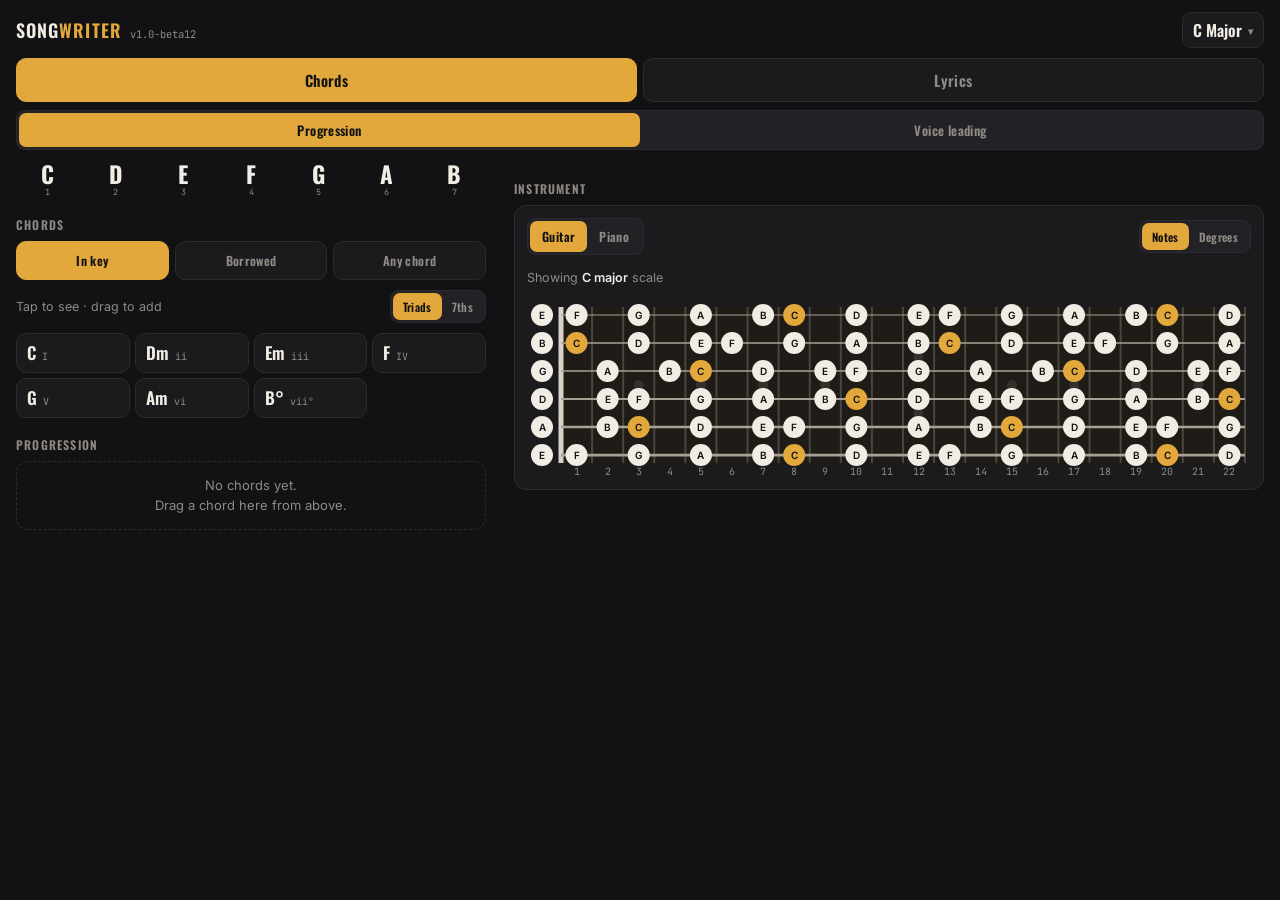
==== commit 2afe3e36: "1.0-beta12: close-vowel rhymes (thing/mean), editor preview at #practice Co-Authored-By: Claude Opus" ====
--- a/index.html
+++ b/index.html
@@ -16,6 +16,9 @@
   <script src="theory.js"></script>
   <script src="rhymes.js"></script>
   <script src="instruments.js"></script>
+  <script src="config.js"></script>
+  <script src="songs.js"></script>
+  <script src="editor.js"></script>
   <script src="app.js"></script>
   <script>
     var app = SW.app.mount(document.getElementById('songwriter'));
--- a/styles.css
+++ b/styles.css
@@ -257,7 +257,6 @@
 }
 .sw-wd.sw-t-perfect { border-color: rgba(227, 168, 59, 0.6); }
 .sw-wd.sw-t-family { border-style: dashed; border-color: #5d5a62; }
-.sw-wd.sw-t-loose { color: var(--sw-dim); }
 
 /* ---------- Word sheet ---------- */
 .sw-wsheet { height: 82vh; }   /* same height on every tab, so buttons don't jump around */
@@ -294,8 +293,22 @@
 .sw-wkey i { display: inline-block; width: 14px; height: 10px; border-radius: 3px; vertical-align: -1px; margin-right: 5px; border: 1px solid var(--sw-line); background: var(--sw-surface); }
 .sw-wkey i.sw-t-perfect { border-color: rgba(227, 168, 59, 0.6); }
 .sw-wkey i.sw-t-family { border-style: dashed; border-color: #5d5a62; }
-.sw-wkey i.sw-t-loose { opacity: 0.5; }
 .sw-wnote { margin-top: 16px; font-size: 11.5px; color: var(--sw-dim); }
+/* Synonyms / Antonyms: one list */
+.sw-wlist { margin-top: 14px; }
+.sw-moremean.sw-gold { color: var(--sw-gold); }
+.sw-seg.sw-4tabs button { padding: 7px 2px; font-size: 12.5px; }
+/* Meaning tab */
+.sw-defs { margin-top: 6px; }
+.sw-def { padding: 12px 0; border-bottom: 1px solid var(--sw-line); }
+.sw-def:last-child { border-bottom: 0; }
+.sw-defh { font-family: var(--sw-mono); font-size: 9.5px; letter-spacing: 0.08em; text-transform: uppercase; color: var(--sw-gold); margin-bottom: 4px; }
+.sw-deft { font-size: 15px; line-height: 1.4; color: var(--sw-text); }
+.sw-defx { font-size: 13.5px; line-height: 1.4; color: var(--sw-dim); font-style: italic; margin-top: 4px; }
+.sw-moremean {
+  display: block; width: 100%; margin-top: 14px; min-height: 40px; border-radius: 10px;
+  border: 1px dashed var(--sw-line); color: var(--sw-dim); font-family: var(--sw-display); font-weight: 600; font-size: 13.5px;
+}
 
 /* ---------- Voice leading ---------- */
 .sw-vlbar { display: flex; justify-content: space-between; align-items: center; gap: 8px; margin-bottom: 8px; }
@@ -366,3 +379,125 @@
 .sw-vlbar + .sw-vlbar { margin-top: -2px; }
 .sw-fewer { color: var(--sw-gold); font-family: var(--sw-body); font-size: 12px; margin-left: 8px; padding: 4px 2px; }
 .sw-grph { display: flex; align-items: baseline; flex-wrap: wrap; }
+
+/* ---------- Lyrics: songs list ---------- */
+.sw-song {
+  display: block; width: 100%; text-align: left; margin-bottom: 8px; padding: 12px 14px;
+  background: var(--sw-surface); border: 1px solid var(--sw-line); border-radius: 12px;
+}
+.sw-song b { display: block; font-family: var(--sw-display); font-weight: 600; font-size: 19px; }
+.sw-songline { display: block; font-size: 13px; color: var(--sw-dim); margin-top: 3px; white-space: nowrap; overflow: hidden; text-overflow: ellipsis; }
+.sw-songmeta { display: block; font-family: var(--sw-mono); font-size: 10px; color: var(--sw-dim); margin-top: 7px; }
+.sw-offline {
+  background: rgba(217, 112, 74, 0.12); border: 1px solid rgba(217, 112, 74, 0.5); color: #f0a585;
+  border-radius: 10px; padding: 10px 12px; font-size: 13px; line-height: 1.45; margin-bottom: 12px;
+}
+.sw-offline b { color: #f6c2ab; font-weight: 600; }
+
+/* ---------- Lyrics: song editor ---------- */
+.sw-songbar { display: flex; align-items: center; gap: 8px; margin: 2px 0 12px; }
+.sw-back {
+  width: 38px; height: 38px; flex-shrink: 0; border: 1px solid var(--sw-line); border-radius: 9px;
+  background: var(--sw-surface); color: var(--sw-dim); font-size: 20px;
+}
+.sw-title {
+  flex: 1; min-width: 0; background: transparent; border: 0; border-bottom: 1px solid transparent; color: var(--sw-text);
+  font-family: var(--sw-display); font-weight: 600; font-size: 22px; padding: 4px 0; outline: none;
+  -webkit-user-select: text; user-select: text;
+}
+.sw-title:focus { border-bottom-color: var(--sw-gold); }
+.sw-saved { font-family: var(--sw-mono); font-size: 10px; color: var(--sw-green, #4fae7a); white-space: nowrap; }
+.sw-saved.sw-dimtext { color: var(--sw-dim); }
+.sw-saved.sw-bad { color: #f0a585; }
+.sw-dots { min-width: 32px; min-height: 32px; color: var(--sw-dim); font-size: 18px; letter-spacing: 1px; }
+
+.sw-sec { background: var(--sw-surface); border: 1px solid var(--sw-line); border-radius: 12px; padding: 8px 12px 10px; margin-bottom: 10px; }
+.sw-sec.sw-editing { border-color: var(--sw-gold); box-shadow: 0 0 0 1px var(--sw-gold) inset; }
+.sw-sechd { display: flex; align-items: center; gap: 8px; margin-bottom: 4px; }
+.sw-tag {
+  font-family: var(--sw-display); font-weight: 600; font-size: 12px; letter-spacing: 0.1em; text-transform: uppercase;
+  color: var(--sw-gold); background: var(--sw-gold-soft); border-radius: 6px; padding: 5px 9px; min-height: 30px;
+}
+.sw-tag span { color: var(--sw-dim); margin-left: 3px; }
+.sw-scheme { margin-left: auto; font-family: var(--sw-mono); font-size: 11px; letter-spacing: 0.08em; color: var(--sw-dim); }
+.sw-lines { min-height: 34px; cursor: text; }
+.sw-ph { color: var(--sw-dim); font-size: 15px; padding: 6px 0; }
+.sw-ln { display: flex; align-items: center; min-height: 30px; font-size: 16px; line-height: 1.35; }
+.sw-ln.sw-blank { min-height: 14px; }
+.sw-lt { flex: 1; min-width: 0; overflow-wrap: anywhere; }
+.sw-ls { font-family: var(--sw-mono); font-size: 11px; color: var(--sw-dim); width: 22px; text-align: right; flex-shrink: 0; }
+.sw-lr {
+  width: 22px; height: 18px; margin-left: 8px; border-radius: 5px; flex-shrink: 0;
+  font-family: var(--sw-mono); font-size: 11px; font-weight: 500; display: flex; align-items: center; justify-content: center; color: var(--sw-bg);
+}
+.sw-lr.sw-none { background: transparent; }
+/* Rhyme colors: A gold, B green, C orange, D blue (then they repeat) */
+.sw-lr.sw-c1 { background: #e3a83b; } .sw-lr.sw-c2 { background: #4fae7a; } .sw-lr.sw-c3 { background: #d9704a; } .sw-lr.sw-c0 { background: #6fa3d8; }
+.sw-lr.sw-near { background: transparent; border: 1.5px dashed currentColor; }
+.sw-lr.sw-near.sw-c1 { color: #e3a83b; } .sw-lr.sw-near.sw-c2 { color: #4fae7a; } .sw-lr.sw-near.sw-c3 { color: #d9704a; } .sw-lr.sw-near.sw-c0 { color: #6fa3d8; }
+.sw-u { text-decoration: underline; text-decoration-thickness: 2px; text-underline-offset: 4px; }
+.sw-u.sw-c1 { text-decoration-color: #e3a83b; } .sw-u.sw-c2 { text-decoration-color: #4fae7a; } .sw-u.sw-c3 { text-decoration-color: #d9704a; } .sw-u.sw-c0 { text-decoration-color: #6fa3d8; }
+.sw-u.sw-near { text-decoration-style: dashed; }
+.sw-u.sw-vowel { text-decoration-style: dotted; }
+.sw-lr.sw-vowel { background: transparent; border: 1.5px dotted currentColor; }
+.sw-lr.sw-vowel.sw-c1 { color: #e3a83b; } .sw-lr.sw-vowel.sw-c2 { color: #4fae7a; } .sw-lr.sw-vowel.sw-c3 { color: #d9704a; } .sw-lr.sw-vowel.sw-c0 { color: #6fa3d8; }
+/* Tap the counts + letter to choose rhymes for a line */
+.sw-lg { display: flex; align-items: center; min-height: 32px; padding: 0 0 0 6px; flex-shrink: 0; }
+.sw-mitem.sw-link i { display: inline-block; width: 20px; font-style: normal; color: var(--sw-gold); }
+.sw-mitem.sw-link.sw-on { color: var(--sw-text); }
+
+/* Typing: a plain textarea, with the counts and letters lined up beside each line */
+.sw-tawrap { position: relative; }
+.sw-ta, .sw-mirror {
+  width: calc(100% - 56px); font: 16px/1.6 var(--sw-body); padding: 2px 0; margin: 0; border: 0;
+  white-space: pre-wrap; overflow-wrap: anywhere; letter-spacing: normal;
+}
+.sw-ta {
+  display: block; background: transparent; color: var(--sw-text); resize: none; outline: none; overflow: hidden; min-height: 104px;
+  -webkit-user-select: text; user-select: text;
+}
+.sw-mirror { position: absolute; left: 0; top: 0; visibility: hidden; pointer-events: none; }
+.sw-gutter { position: absolute; right: 0; top: 0; width: 52px; pointer-events: none; }
+.sw-gl { position: absolute; right: 0; display: flex; align-items: center; height: 25.6px; margin-top: 2px; }
+.sw-done {
+  display: block; margin: 6px 0 0 auto; min-height: 34px; padding: 0 16px; border-radius: 9px;
+  background: var(--sw-gold); color: var(--sw-bg); font-family: var(--sw-display); font-weight: 600; font-size: 13.5px;
+}
+.sw-sec.sw-rep { display: flex; align-items: center; justify-content: space-between; border-style: dashed; color: var(--sw-dim); font-size: 14px; padding: 10px 12px; }
+.sw-sec.sw-rep i { font-style: normal; font-size: 12px; }
+.sw-addsec {
+  display: block; width: 100%; min-height: 46px; border: 1px dashed var(--sw-line); border-radius: 12px;
+  color: var(--sw-gold); font-family: var(--sw-display); font-weight: 600; font-size: 14px;
+}
+.sw-legend { display: flex; flex-wrap: wrap; gap: 12px; margin: 12px 0 90px; font-family: var(--sw-mono); font-size: 10px; color: var(--sw-dim); }
+.sw-legend b { color: var(--sw-gold); font-weight: 500; }
+
+/* Word bar: sits just above the phone's keyboard while typing */
+.sw-wordbar {
+  position: fixed; left: 0; right: 0; bottom: 0; z-index: 30; display: flex; align-items: center; gap: 8px;
+  padding: 8px 12px; background: var(--sw-raised); border-top: 1px solid var(--sw-line);
+}
+.sw-wordbar[hidden] { display: none; }
+.sw-wordbar b { font-family: var(--sw-display); font-weight: 600; font-size: 17px; overflow: hidden; text-overflow: ellipsis; white-space: nowrap; min-width: 0; }
+.sw-wordbar small { font-family: var(--sw-mono); font-size: 10px; color: var(--sw-dim); white-space: nowrap; }
+.sw-wbtns { margin-left: auto; display: flex; gap: 5px; flex-shrink: 0; }
+.sw-wbtns button {
+  min-height: 34px; padding: 0 9px; border-radius: 8px; border: 1px solid var(--sw-line); background: var(--sw-surface);
+  font-family: var(--sw-display); font-weight: 600; font-size: 12.5px;
+}
+
+/* Section / song menus and the Undo bar */
+.sw-mlist { margin-top: 14px; }
+.sw-mitem {
+  display: flex; justify-content: space-between; align-items: center; width: 100%; min-height: 46px; padding: 0 2px;
+  border-top: 1px solid var(--sw-line); font-size: 15px; text-align: left;
+}
+.sw-mitem span { color: var(--sw-dim); font-size: 12.5px; }
+.sw-mitem[disabled] { opacity: 0.35; }
+.sw-mitem.sw-red { color: #f0a585; }
+.sw-toast {
+  position: fixed; left: 50%; transform: translateX(-50%); bottom: calc(18px + env(safe-area-inset-bottom)); z-index: 35;
+  display: flex; align-items: center; gap: 14px; padding: 10px 14px; border-radius: 12px; max-width: calc(100% - 32px);
+  background: #2c2b30; border: 1px solid #3a393f; font-size: 14px; box-shadow: 0 4px 18px rgba(0, 0, 0, 0.5);
+}
+.sw-toast button { color: var(--sw-gold); font-family: var(--sw-display); font-weight: 600; font-size: 14px; }
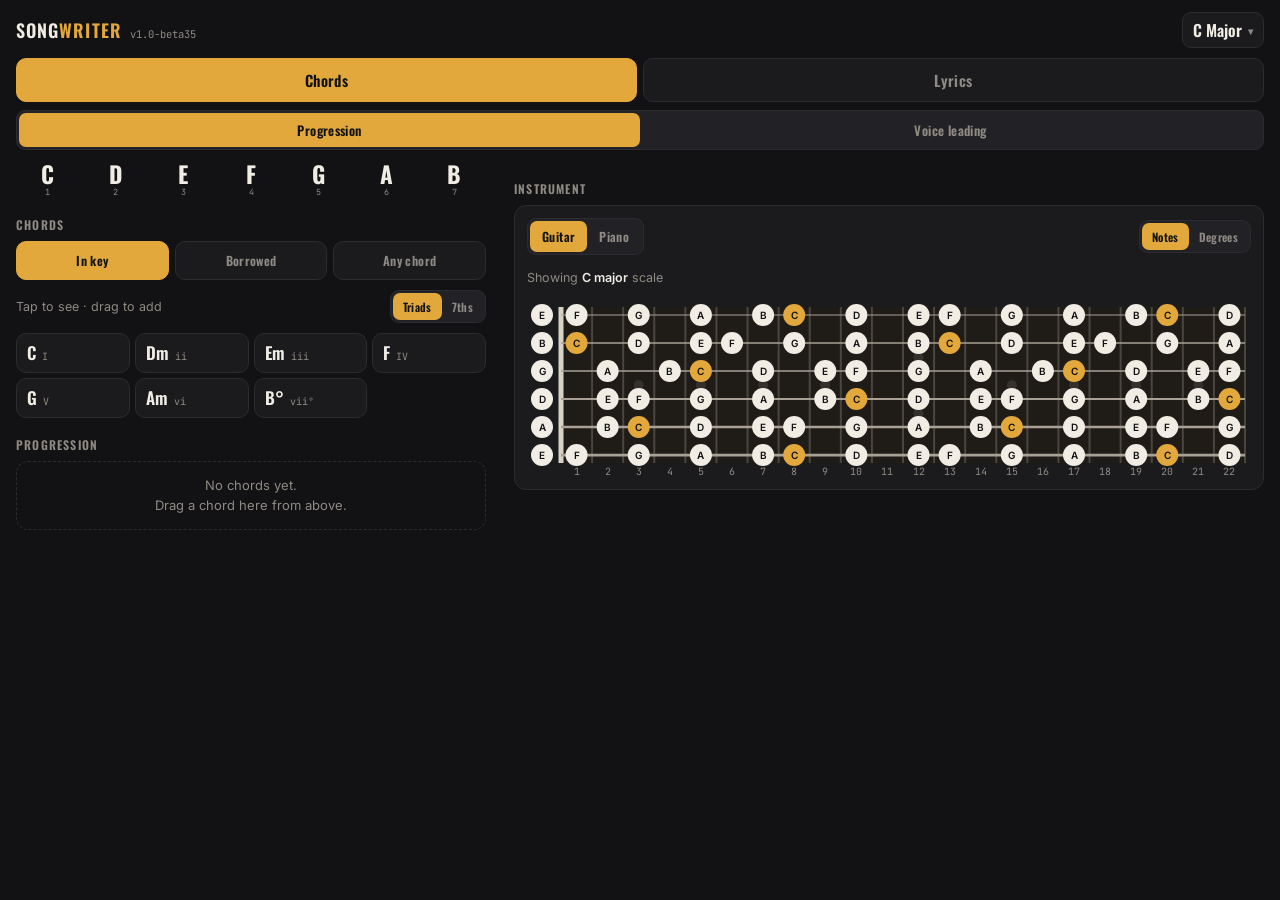
==== commit b950721a: "1.0-beta35: practice only, no song data Co-Authored-By: Claude Opus 5.5 <noreply@anthropic.com>" ====
--- a/index.html
+++ b/index.html
@@ -16,7 +16,6 @@
   <script src="theory.js"></script>
   <script src="rhymes.js"></script>
   <script src="instruments.js"></script>
-  <script src="config.js"></script>
   <script src="songs.js"></script>
   <script src="editor.js"></script>
   <script src="app.js"></script>
--- a/styles.css
+++ b/styles.css
@@ -297,6 +297,14 @@
 /* Synonyms / Antonyms: one list */
 .sw-wlist { margin-top: 14px; }
 .sw-moremean.sw-gold { color: var(--sw-gold); }
+.sw-pron { display: flex; align-items: center; gap: 10px; margin: 12px 0 2px; }
+.sw-pron .sw-sub { margin: 0; }
+.sw-pron select {
+  flex: 1; min-width: 0; min-height: 40px; padding: 0 34px 0 12px; border-radius: 9px; border: 1px solid var(--sw-line);
+  background: var(--sw-surface) url("data:image/svg+xml,%3Csvg xmlns='http://www.w3.org/2000/svg' width='12' height='8'%3E%3Cpath d='M1 1l5 5 5-5' fill='none' stroke='%238f8a83' stroke-width='1.6'/%3E%3C/svg%3E") no-repeat right 12px center;
+  color: var(--sw-text); font: 600 16px var(--sw-body);   /* 16px, or iPhones zoom in when you tap it */
+  -webkit-appearance: none; appearance: none;
+}
 .sw-seg.sw-4tabs button { padding: 7px 2px; font-size: 12.5px; }
 /* Meaning tab */
 .sw-defs { margin-top: 6px; }
@@ -396,6 +404,7 @@
 
 /* ---------- Lyrics: song editor ---------- */
 .sw-songbar { display: flex; align-items: center; gap: 8px; margin: 2px 0 12px; }
+.sw-grow { flex: 1; }
 .sw-back {
   width: 38px; height: 38px; flex-shrink: 0; border: 1px solid var(--sw-line); border-radius: 9px;
   background: var(--sw-surface); color: var(--sw-dim); font-size: 20px;
@@ -442,9 +451,16 @@
 .sw-lr.sw-vowel { background: transparent; border: 1.5px dotted currentColor; }
 .sw-lr.sw-vowel.sw-c1 { color: #e3a83b; } .sw-lr.sw-vowel.sw-c2 { color: #4fae7a; } .sw-lr.sw-vowel.sw-c3 { color: #d9704a; } .sw-lr.sw-vowel.sw-c0 { color: #6fa3d8; }
 /* Tap the counts + letter to choose rhymes for a line */
-.sw-lg { display: flex; align-items: center; min-height: 32px; padding: 0 0 0 6px; flex-shrink: 0; }
-.sw-mitem.sw-link i { display: inline-block; width: 20px; font-style: normal; color: var(--sw-gold); }
-.sw-mitem.sw-link.sw-on { color: var(--sw-text); }
+.sw-lg { display: flex; align-items: center; padding: 0 0 0 6px; flex-shrink: 0; }
+/* Rhyme letter picker */
+.sw-letters { display: grid; grid-template-columns: repeat(4, 1fr); gap: 7px; margin-top: 12px; }
+.sw-letters button {
+  min-height: 52px; border-radius: 10px; background: var(--sw-surface); border: 1px solid var(--sw-line);
+  font-family: var(--sw-display); font-weight: 600; font-size: 18px; display: flex; flex-direction: column; align-items: center; justify-content: center; gap: 1px;
+}
+.sw-letters button small { font-family: var(--sw-body); font-weight: 400; font-size: 10.5px; color: var(--sw-dim); max-width: 100%; overflow: hidden; text-overflow: ellipsis; white-space: nowrap; padding: 0 4px; }
+.sw-letters button.sw-on { background: var(--sw-gold); border-color: var(--sw-gold); color: var(--sw-bg); }
+.sw-letters button.sw-on small { color: var(--sw-bg); }
 
 /* Typing: a plain textarea, with the counts and letters lined up beside each line */
 .sw-tawrap { position: relative; }
@@ -456,9 +472,11 @@
   display: block; background: transparent; color: var(--sw-text); resize: none; outline: none; overflow: hidden; min-height: 104px;
   -webkit-user-select: text; user-select: text;
 }
-.sw-mirror { position: absolute; left: 0; top: 0; visibility: hidden; pointer-events: none; }
+.sw-ta { position: relative; z-index: 1; }   /* typing box on top… */
+.sw-mirror { position: absolute; left: 0; top: 0; z-index: 0; color: transparent; pointer-events: none; user-select: none; }   /* …its copy underneath draws only the rhyme underlines */
 .sw-gutter { position: absolute; right: 0; top: 0; width: 52px; pointer-events: none; }
-.sw-gl { position: absolute; right: 0; display: flex; align-items: center; height: 25.6px; margin-top: 2px; }
+.sw-gl { position: absolute; right: 0; display: flex; align-items: center; height: 25.6px; margin-top: 2px; pointer-events: auto; }
+.sw-gl::before { content: ""; position: absolute; inset: -4px -6px -4px -10px; }   /* bigger tap area */
 .sw-done {
   display: block; margin: 6px 0 0 auto; min-height: 34px; padding: 0 16px; border-radius: 9px;
   background: var(--sw-gold); color: var(--sw-bg); font-family: var(--sw-display); font-weight: 600; font-size: 13.5px;
@@ -481,6 +499,7 @@
 .sw-wordbar b { font-family: var(--sw-display); font-weight: 600; font-size: 17px; overflow: hidden; text-overflow: ellipsis; white-space: nowrap; min-width: 0; }
 .sw-wordbar small { font-family: var(--sw-mono); font-size: 10px; color: var(--sw-dim); white-space: nowrap; }
 .sw-wbtns { margin-left: auto; display: flex; gap: 5px; flex-shrink: 0; }
+.sw-wbtns .sw-wletter { color: var(--sw-gold); }
 .sw-wbtns button {
   min-height: 34px; padding: 0 9px; border-radius: 8px; border: 1px solid var(--sw-line); background: var(--sw-surface);
   font-family: var(--sw-display); font-weight: 600; font-size: 12.5px;
@@ -501,3 +520,33 @@
   background: #2c2b30; border: 1px solid #3a393f; font-size: 14px; box-shadow: 0 4px 18px rgba(0, 0, 0, 0.5);
 }
 .sw-toast button { color: var(--sw-gold); font-family: var(--sw-display); font-weight: 600; font-size: 14px; }
+
+/* ---------- Lyrics page, plain-text look: no boxes, sections flow like a document ---------- */
+.sw-sec, .sw-sec.sw-editing, .sw-sec.sw-rep {
+  background: transparent; border: 0; border-radius: 0; box-shadow: none; padding: 0; margin: 0 0 22px;
+}
+.sw-sec.sw-editing { border-left: 2px solid var(--sw-gold); padding-left: 10px; margin-left: -12px; }
+.sw-sec .sw-tag, .sw-sec.sw-rep .sw-tag { background: transparent; padding: 0; min-height: 28px; border-radius: 0; }
+.sw-sec.sw-rep .sw-tag { color: var(--sw-dim); }
+.sw-sechd { margin-bottom: 2px; }
+/* Same font and line height while reading and typing, so tapping in doesn't make the text jump */
+.sw-ln { font-size: 16px; line-height: 1.6; min-height: 25.6px; align-items: flex-start; }
+.sw-ln.sw-blank { min-height: 25.6px; }
+/* Reading rows must be exactly as tall as the typing box's lines (16px × 1.6 = 25.6px, plus the box's
+   2px top padding), or the text jumps when you tap in to type. */
+.sw-lines { padding-top: 2px; }
+.sw-lt { padding: 0; }
+.sw-lg { width: 56px; height: 25.6px; padding: 0; justify-content: flex-end; position: relative; }
+.sw-lg::before { content: ""; position: absolute; inset: -4px -6px -4px -10px; }   /* bigger tap area, same layout */
+.sw-ta { min-height: 77px; }
+.sw-done { background: transparent; color: var(--sw-gold); padding: 0 2px; min-height: 30px; }
+.sw-addsec { width: auto; min-height: 40px; border: 0; padding: 0; text-align: left; }
+.sw-countbar { display: flex; justify-content: flex-end; margin: -6px 0 6px; }
+.sw-countbar .sw-switch { font-size: 12px; color: var(--sw-dim); }
+/* Counts & rhymes hidden: plain lyrics, full width */
+.sw-nocounts .sw-lg, .sw-nocounts .sw-gutter, .sw-nocounts .sw-scheme { display: none; }
+.sw-nocounts .sw-u { text-decoration: none; }
+.sw-nocounts .sw-ta, .sw-nocounts .sw-mirror { width: 100%; }
+
+.sw-notsaved { font-size: 12.5px; line-height: 1.45; color: var(--sw-dim); border-left: 2px solid var(--sw-orange, #d9704a); padding: 4px 0 4px 10px; margin: 0 0 12px; }
+.sw-notsaved b { color: var(--sw-text); font-weight: 500; }
